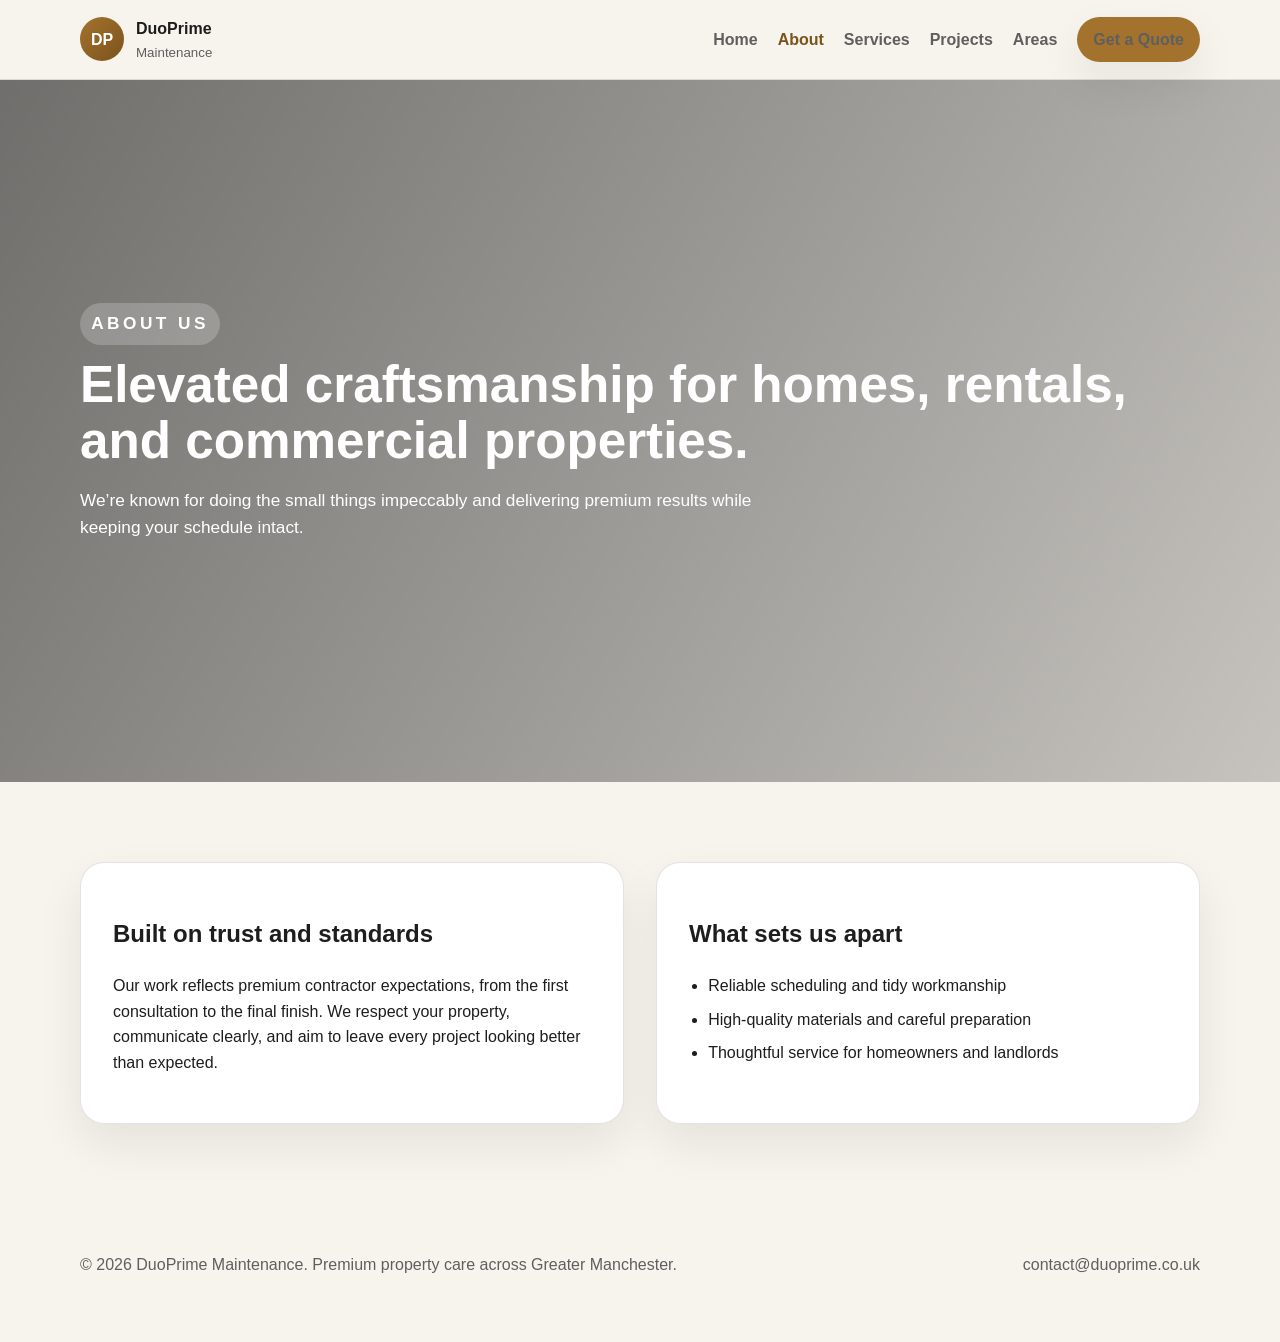
==== about.html @ 41288155 "all files uploaded" ====
<!DOCTYPE html>
<html lang="en">
  <head>
    <meta charset="UTF-8" />
    <meta name="viewport" content="width=device-width, initial-scale=1.0" />
    <title>About DuoPrime | Premium Maintenance Contractor</title>
    <meta name="description" content="Discover DuoPrime Maintenance, a premium property maintenance and decorating contractor serving Greater Manchester." />
    <link rel="stylesheet" href="assets/css/style.css" />
    <link rel="stylesheet" href="assets/css/responsive.css" />
    <link rel="stylesheet" href="assets/css/animations.css" />
  </head>
  <body>
    <header class="site-header">
      <div class="container nav-wrap">
        <a class="brand" href="index.html">
          <span class="brand-mark">DP</span>
          <span>
            <strong>DuoPrime</strong>
            <small>Maintenance</small>
          </span>
        </a>
        <button class="nav-toggle" aria-label="Toggle navigation" aria-expanded="false">
          <span></span><span></span><span></span>
        </button>
        <nav class="site-nav">
          <a href="index.html">Home</a>
          <a href="about.html" class="active">About</a>
          <a href="services.html">Services</a>
          <a href="projects.html">Projects</a>
          <a href="areas.html">Areas</a>
          <a href="contact.html" class="btn btn-small">Get a Quote</a>
        </nav>
      </div>
    </header>

    <main>
      <section class="page-hero">
        <div class="container">
          <p class="eyebrow">About us</p>
          <h1>Elevated craftsmanship for homes, rentals, and commercial properties.</h1>
          <p>We’re known for doing the small things impeccably and delivering premium results while keeping your schedule intact.</p>
        </div>
      </section>

      <section class="section">
        <div class="container grid-2">
          <div class="card reveal">
            <h2>Built on trust and standards</h2>
            <p>Our work reflects premium contractor expectations, from the first consultation to the final finish. We respect your property, communicate clearly, and aim to leave every project looking better than expected.</p>
          </div>
          <div class="card reveal">
            <h2>What sets us apart</h2>
            <ul class="check-list">
              <li>Reliable scheduling and tidy workmanship</li>
              <li>High-quality materials and careful preparation</li>
              <li>Thoughtful service for homeowners and landlords</li>
            </ul>
          </div>
        </div>
      </section>
    </main>

    <footer class="site-footer">
      <div class="container footer-wrap">
        <p>© 2026 DuoPrime Maintenance. Premium property care across Greater Manchester.</p>
        <a href="contact.html">contact@duoprime.co.uk</a>
      </div>
    </footer>

    <script src="assets/js/app.js"></script>
  </body>
</html>
---- assets/css/style.css ----
:root {
  --bg: #f7f4ee;
  --surface: #ffffff;
  --surface-2: #f0e9de;
  --text: #1d1d1d;
  --muted: #5f5f5f;
  --primary: #a3722d;
  --primary-dark: #7c531d;
  --border: rgba(29, 29, 29, 0.12);
  --shadow: 0 20px 45px rgba(23, 23, 23, 0.08);
}

* { box-sizing: border-box; }
body {
  margin: 0;
  font-family: 'Inter', sans-serif;
  color: var(--text);
  background: var(--bg);
  line-height: 1.6;
}
a { color: inherit; text-decoration: none; }
img { width: 100%; display: block; }
button, input, textarea { font: inherit; }
.container { width: min(1120px, calc(100% - 2rem)); margin: 0 auto; }
.site-header {
  position: sticky; top: 0; z-index: 1000;
  background: rgba(247, 244, 238, 0.95); backdrop-filter: blur(10px);
  border-bottom: 1px solid var(--border);
}
.nav-wrap { display: flex; align-items: center; justify-content: space-between; padding: 1rem 0; gap: 1rem; }
.brand { display: inline-flex; align-items: center; gap: 0.75rem; font-weight: 700; }
.brand-mark {
  display: grid; place-items: center; width: 44px; height: 44px; border-radius: 50%;
  background: linear-gradient(135deg, var(--primary), var(--primary-dark)); color: white; font-weight: 800;
}
.brand small { display: block; color: var(--muted); font-weight: 500; }
.site-nav { display: flex; align-items: center; gap: 1.25rem; }
.site-nav a { color: var(--muted); font-weight: 600; }
.site-nav a.active, .site-nav a:hover { color: var(--primary-dark); }
.nav-toggle { display: none; background: none; border: 0; padding: 0.25rem; }
.nav-toggle span { display: block; width: 24px; height: 2px; background: var(--text); margin: 4px 0; }
.btn {
  display: inline-flex; align-items: center; justify-content: center; padding: 0.9rem 1.2rem; border-radius: 999px; background: var(--primary); color: white; font-weight: 700; box-shadow: var(--shadow); border: none; cursor: pointer; transition: transform 0.2s ease, background 0.2s ease;
}
.btn:hover { transform: translateY(-2px); background: var(--primary-dark); }
.btn-small { padding: 0.6rem 1rem; }
.btn-secondary { background: transparent; color: var(--primary-dark); box-shadow: none; border: 1px solid var(--primary-dark); }
.hero-slider, .page-hero {
  min-height: 78vh; display: grid; align-items: center; background: linear-gradient(120deg, rgba(0,0,0,0.55), rgba(0,0,0,0.2)), url('https://images.unsplash.com/photo-1505693416388-ac5ce068fe85?auto=format&fit=crop&w=1400&q=80') center/cover;
  color: white;
}
.hero-slide { display: none; padding: 5rem 0; }
.hero-slide.active { display: block; }
.hero-content h1, .page-hero h1 { font-size: clamp(2rem, 4vw, 3.4rem); line-height: 1.1; margin: 0 0 1rem; }
.hero-content p, .page-hero p { font-size: 1.08rem; max-width: 700px; }
.eyebrow {
  display: inline-block; margin: 0 0 0.75rem; padding: 0.45rem 0.7rem; border-radius: 999px; background: rgba(255,255,255,0.2); text-transform: uppercase; letter-spacing: 0.2em; font-size: 0.75rem; font-weight: 700;
}
.hero-actions { display: flex; gap: 1rem; flex-wrap: wrap; margin-top: 1.5rem; }
.hero-controls, .testimonial-controls { display: flex; justify-content: center; gap: 0.7rem; padding-bottom: 2rem; }
.slider-dot {
  width: 12px; height: 12px; border-radius: 999px; border: 0; background: rgba(255,255,255,0.5); cursor: pointer;
}
.slider-dot.active { background: white; }
.section { padding: 5rem 0; }
.intro-grid, .counters-section, .testimonial-section, .cta-section { background: var(--surface); }
.grid-2 { display: grid; grid-template-columns: repeat(2, minmax(0, 1fr)); gap: 2rem; }
.card, .counter-card, .project-card, .gallery-item, .cta-card {
  background: var(--surface); border: 1px solid var(--border); border-radius: 24px; box-shadow: var(--shadow); overflow: hidden;
}
.card { padding: 2rem; }
.accent-card { background: linear-gradient(135deg, var(--primary), var(--primary-dark)); color: white; }
.check-list { padding-left: 1.2rem; }
.check-list li { margin-bottom: 0.5rem; }
.counters-grid { display: grid; grid-template-columns: repeat(4, minmax(0, 1fr)); gap: 1.25rem; }
.counter-card { padding: 2rem 1rem; text-align: center; }
.counter-card h3 { font-size: 2rem; margin: 0 0 0.35rem; color: var(--primary-dark); }
.section-heading { text-align: center; margin-bottom: 2rem; }
.card-grid { display: grid; grid-template-columns: repeat(2, minmax(0, 1fr)); gap: 1.5rem; }
.project-card img, .gallery-item img { height: 240px; object-fit: cover; }
.project-card-content, .gallery-item-content { padding: 1.2rem 1.2rem 1.4rem; }
.testimonial-slider { position: relative; min-height: 140px; }
.testimonial-slide { display: none; text-align: center; max-width: 780px; margin: 0 auto; }
.testimonial-slide.active { display: block; }
.testimonial-slide p { font-size: 1.25rem; color: var(--muted); }
.cta-card { padding: 3rem; text-align: center; }
.filter-row { display: flex; gap: 0.75rem; flex-wrap: wrap; margin-bottom: 1.5rem; }
.filter-btn { border: 1px solid var(--border); background: var(--surface); padding: 0.6rem 1rem; border-radius: 999px; cursor: pointer; }
.filter-btn.active { background: var(--primary); color: white; border-color: var(--primary); }
.gallery-grid { display: grid; grid-template-columns: repeat(2, minmax(0, 1fr)); gap: 1.5rem; }
.lightbox { position: fixed; inset: 0; background: rgba(0,0,0,0.85); display: none; align-items: center; justify-content: center; padding: 2rem; z-index: 2000; }
.lightbox.active { display: flex; }
.lightbox img { max-width: min(900px, 100%); max-height: 80vh; object-fit: contain; border-radius: 20px; }
.lightbox-close { position: absolute; top: 1.5rem; right: 1.5rem; background: transparent; border: 0; color: white; font-size: 2rem; cursor: pointer; }
.form-group { display: flex; flex-direction: column; gap: 0.4rem; margin-bottom: 1rem; }
.form-group input, .form-group textarea { border: 1px solid var(--border); border-radius: 12px; padding: 0.8rem 0.95rem; background: #fff; }
.site-footer { padding: 2rem 0 3rem; color: var(--muted); }
.footer-wrap { display: flex; justify-content: space-between; gap: 1rem; align-items: center; flex-wrap: wrap; }
.reveal { opacity: 0; transform: translateY(20px); transition: all 0.6s ease; }
.reveal.visible { opacity: 1; transform: translateY(0); }
---- assets/css/responsive.css ----
.site-nav.open { display: flex; flex-direction: column; position: absolute; top: 100%; right: 1rem; background: var(--surface); padding: 1rem; border: 1px solid var(--border); border-radius: 16px; box-shadow: var(--shadow); }

@media (max-width: 860px) {
  .nav-toggle { display: block; }
  .site-nav { display: none; }
  .grid-2, .card-grid, .gallery-grid, .counters-grid { grid-template-columns: 1fr; }
  .hero-slider, .page-hero { min-height: 70vh; }
}

@media (max-width: 640px) {
  .hero-content h1, .page-hero h1 { font-size: 2rem; }
  .hero-actions { flex-direction: column; align-items: flex-start; }
  .section { padding: 4rem 0; }
  .cta-card { padding: 2rem; }
}
---- assets/css/animations.css ----
.hero-slide, .testimonial-slide {
  animation: fadeIn 0.6s ease;
}

@keyframes fadeIn {
  from { opacity: 0; transform: translateY(10px); }
  to { opacity: 1; transform: translateY(0); }
}
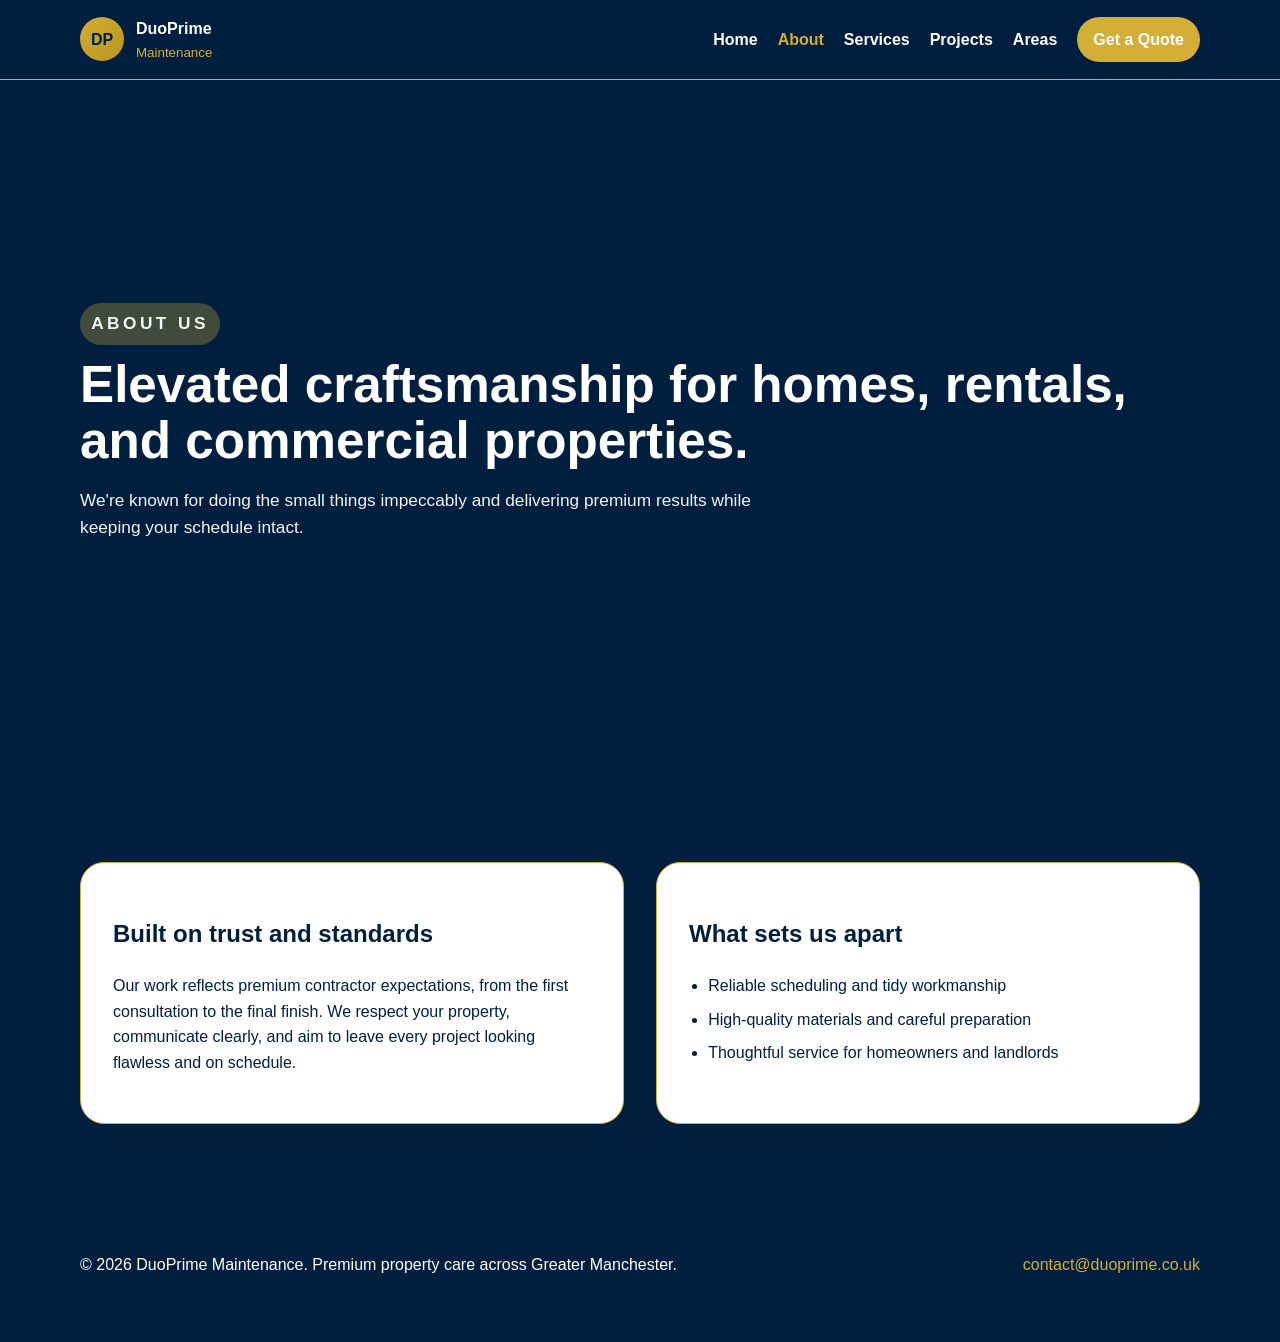
==== commit 36f20b19: "Fix HTML errors and optimize all files for proper rendering" ====
--- a/about.html
+++ b/about.html
@@ -38,7 +38,7 @@
         <div class="container">
           <p class="eyebrow">About us</p>
           <h1>Elevated craftsmanship for homes, rentals, and commercial properties.</h1>
-          <p>We’re known for doing the small things impeccably and delivering premium results while keeping your schedule intact.</p>
+          <p>We're known for doing the small things impeccably and delivering premium results while keeping your schedule intact.</p>
         </div>
       </section>
 
@@ -46,7 +46,7 @@
         <div class="container grid-2">
           <div class="card reveal">
             <h2>Built on trust and standards</h2>
-            <p>Our work reflects premium contractor expectations, from the first consultation to the final finish. We respect your property, communicate clearly, and aim to leave every project looking better than expected.</p>
+            <p>Our work reflects premium contractor expectations, from the first consultation to the final finish. We respect your property, communicate clearly, and aim to leave every project looking flawless and on schedule.</p>
           </div>
           <div class="card reveal">
             <h2>What sets us apart</h2>
@@ -69,4 +69,4 @@
 
     <script src="assets/js/app.js"></script>
   </body>
-</html>
+</html>
--- a/assets/css/style.css
+++ b/assets/css/style.css
@@ -1,11 +1,11 @@
 :root {
-  --bg: #f7f4ee;
+  --bg: #001F3F;
   --surface: #ffffff;
   --surface-2: #f0e9de;
-  --text: #1d1d1d;
+  --text: #001F3F;
   --muted: #5f5f5f;
-  --primary: #a3722d;
-  --primary-dark: #7c531d;
+  --primary: #D4AF37;
+  --primary-dark: #B8941E;
   --border: rgba(29, 29, 29, 0.12);
   --shadow: 0 20px 45px rgba(23, 23, 23, 0.08);
 }
@@ -24,58 +24,59 @@
 .container { width: min(1120px, calc(100% - 2rem)); margin: 0 auto; }
 .site-header {
   position: sticky; top: 0; z-index: 1000;
-  background: rgba(247, 244, 238, 0.95); backdrop-filter: blur(10px);
-  border-bottom: 1px solid var(--border);
+  background: rgba(0, 31, 63, 0.95); backdrop-filter: blur(10px);
+  border-bottom: 1px solid var(--primary);
 }
 .nav-wrap { display: flex; align-items: center; justify-content: space-between; padding: 1rem 0; gap: 1rem; }
-.brand { display: inline-flex; align-items: center; gap: 0.75rem; font-weight: 700; }
+.brand { display: inline-flex; align-items: center; gap: 0.75rem; font-weight: 700; color: white; }
 .brand-mark {
   display: grid; place-items: center; width: 44px; height: 44px; border-radius: 50%;
-  background: linear-gradient(135deg, var(--primary), var(--primary-dark)); color: white; font-weight: 800;
+  background: linear-gradient(135deg, var(--primary), var(--primary-dark)); color: var(--bg); font-weight: 800;
 }
-.brand small { display: block; color: var(--muted); font-weight: 500; }
+.brand small { display: block; color: var(--primary); font-weight: 500; }
 .site-nav { display: flex; align-items: center; gap: 1.25rem; }
-.site-nav a { color: var(--muted); font-weight: 600; }
-.site-nav a.active, .site-nav a:hover { color: var(--primary-dark); }
+.site-nav a { color: white; font-weight: 600; }
+.site-nav a.active, .site-nav a:hover { color: var(--primary); }
 .nav-toggle { display: none; background: none; border: 0; padding: 0.25rem; }
-.nav-toggle span { display: block; width: 24px; height: 2px; background: var(--text); margin: 4px 0; }
+.nav-toggle span { display: block; width: 24px; height: 2px; background: white; margin: 4px 0; }
 .btn {
-  display: inline-flex; align-items: center; justify-content: center; padding: 0.9rem 1.2rem; border-radius: 999px; background: var(--primary); color: white; font-weight: 700; box-shadow: var(--shadow); border: none; cursor: pointer; transition: transform 0.2s ease, background 0.2s ease;
+  display: inline-flex; align-items: center; justify-content: center; padding: 0.9rem 1.2rem; border-radius: 999px; background: var(--primary); color: var(--bg); font-weight: 700; box-shadow: var(--shadow); border: 0; cursor: pointer; transition: all 0.3s ease;
 }
 .btn:hover { transform: translateY(-2px); background: var(--primary-dark); }
 .btn-small { padding: 0.6rem 1rem; }
-.btn-secondary { background: transparent; color: var(--primary-dark); box-shadow: none; border: 1px solid var(--primary-dark); }
+.btn-secondary { background: transparent; color: var(--primary); box-shadow: none; border: 1px solid var(--primary); }
 .hero-slider, .page-hero {
-  min-height: 78vh; display: grid; align-items: center; background: linear-gradient(120deg, rgba(0,0,0,0.55), rgba(0,0,0,0.2)), url('https://images.unsplash.com/photo-1505693416388-ac5ce068fe85?auto=format&fit=crop&w=1400&q=80') center/cover;
+  min-height: 78vh; display: grid; align-items: center; background: linear-gradient(120deg, rgba(0, 31, 63, 0.85), rgba(0, 31, 63, 0.7)), url('https://images.unsplash.com/photo-1505693416388-ac5ce068fe85?auto=format&fit=crop&w=1200&q=80');
+  background-size: cover; background-position: center;
   color: white;
 }
 .hero-slide { display: none; padding: 5rem 0; }
 .hero-slide.active { display: block; }
-.hero-content h1, .page-hero h1 { font-size: clamp(2rem, 4vw, 3.4rem); line-height: 1.1; margin: 0 0 1rem; }
-.hero-content p, .page-hero p { font-size: 1.08rem; max-width: 700px; }
+.hero-content h1, .page-hero h1 { font-size: clamp(2rem, 4vw, 3.4rem); line-height: 1.1; margin: 0 0 1rem; color: white; }
+.hero-content p, .page-hero p { font-size: 1.08rem; max-width: 700px; color: rgba(255, 255, 255, 0.95); }
 .eyebrow {
-  display: inline-block; margin: 0 0 0.75rem; padding: 0.45rem 0.7rem; border-radius: 999px; background: rgba(255,255,255,0.2); text-transform: uppercase; letter-spacing: 0.2em; font-size: 0.75rem; font-weight: 700;
+  display: inline-block; margin: 0 0 0.75rem; padding: 0.45rem 0.7rem; border-radius: 999px; background: rgba(212, 175, 55, 0.3); text-transform: uppercase; letter-spacing: 0.2em; font-size: 0.75rem; color: var(--primary); font-weight: 700;
 }
 .hero-actions { display: flex; gap: 1rem; flex-wrap: wrap; margin-top: 1.5rem; }
 .hero-controls, .testimonial-controls { display: flex; justify-content: center; gap: 0.7rem; padding-bottom: 2rem; }
 .slider-dot {
-  width: 12px; height: 12px; border-radius: 999px; border: 0; background: rgba(255,255,255,0.5); cursor: pointer;
+  width: 12px; height: 12px; border-radius: 999px; border: 0; background: rgba(255, 255, 255, 0.5); cursor: pointer;
 }
-.slider-dot.active { background: white; }
+.slider-dot.active { background: var(--primary); }
 .section { padding: 5rem 0; }
-.intro-grid, .counters-section, .testimonial-section, .cta-section { background: var(--surface); }
+.intro-grid, .counters-section, .testimonial-section, .cta-section { background: white; }
 .grid-2 { display: grid; grid-template-columns: repeat(2, minmax(0, 1fr)); gap: 2rem; }
 .card, .counter-card, .project-card, .gallery-item, .cta-card {
-  background: var(--surface); border: 1px solid var(--border); border-radius: 24px; box-shadow: var(--shadow); overflow: hidden;
+  background: var(--surface); border: 1px solid var(--primary); border-radius: 24px; box-shadow: var(--shadow); overflow: hidden;
 }
 .card { padding: 2rem; }
-.accent-card { background: linear-gradient(135deg, var(--primary), var(--primary-dark)); color: white; }
+.accent-card { background: linear-gradient(135deg, var(--primary), var(--primary-dark)); color: var(--bg); }
 .check-list { padding-left: 1.2rem; }
 .check-list li { margin-bottom: 0.5rem; }
 .counters-grid { display: grid; grid-template-columns: repeat(4, minmax(0, 1fr)); gap: 1.25rem; }
 .counter-card { padding: 2rem 1rem; text-align: center; }
-.counter-card h3 { font-size: 2rem; margin: 0 0 0.35rem; color: var(--primary-dark); }
-.section-heading { text-align: center; margin-bottom: 2rem; }
+.counter-card h3 { font-size: 2rem; margin: 0 0 0.35rem; color: var(--primary); }
+.section-heading { text-align: center; margin-bottom: 2rem; color: var(--text); }
 .card-grid { display: grid; grid-template-columns: repeat(2, minmax(0, 1fr)); gap: 1.5rem; }
 .project-card img, .gallery-item img { height: 240px; object-fit: cover; }
 .project-card-content, .gallery-item-content { padding: 1.2rem 1.2rem 1.4rem; }
@@ -83,18 +84,19 @@
 .testimonial-slide { display: none; text-align: center; max-width: 780px; margin: 0 auto; }
 .testimonial-slide.active { display: block; }
 .testimonial-slide p { font-size: 1.25rem; color: var(--muted); }
-.cta-card { padding: 3rem; text-align: center; }
+.cta-card { padding: 3rem; text-align: center; background: linear-gradient(135deg, var(--bg), rgba(0, 31, 63, 0.9)); color: white; border-color: var(--primary); }
 .filter-row { display: flex; gap: 0.75rem; flex-wrap: wrap; margin-bottom: 1.5rem; }
-.filter-btn { border: 1px solid var(--border); background: var(--surface); padding: 0.6rem 1rem; border-radius: 999px; cursor: pointer; }
-.filter-btn.active { background: var(--primary); color: white; border-color: var(--primary); }
+.filter-btn { border: 1px solid var(--border); background: var(--surface); padding: 0.6rem 1rem; border-radius: 999px; cursor: pointer; color: var(--text); }
+.filter-btn.active { background: var(--primary); color: var(--bg); border-color: var(--primary); }
 .gallery-grid { display: grid; grid-template-columns: repeat(2, minmax(0, 1fr)); gap: 1.5rem; }
-.lightbox { position: fixed; inset: 0; background: rgba(0,0,0,0.85); display: none; align-items: center; justify-content: center; padding: 2rem; z-index: 2000; }
+.lightbox { position: fixed; inset: 0; background: rgba(0, 31, 63, 0.95); display: none; align-items: center; justify-content: center; padding: 2rem; z-index: 2000; }
 .lightbox.active { display: flex; }
 .lightbox img { max-width: min(900px, 100%); max-height: 80vh; object-fit: contain; border-radius: 20px; }
-.lightbox-close { position: absolute; top: 1.5rem; right: 1.5rem; background: transparent; border: 0; color: white; font-size: 2rem; cursor: pointer; }
+.lightbox-close { position: absolute; top: 1.5rem; right: 1.5rem; background: transparent; border: 0; color: var(--primary); font-size: 2rem; cursor: pointer; }
 .form-group { display: flex; flex-direction: column; gap: 0.4rem; margin-bottom: 1rem; }
 .form-group input, .form-group textarea { border: 1px solid var(--border); border-radius: 12px; padding: 0.8rem 0.95rem; background: #fff; }
-.site-footer { padding: 2rem 0 3rem; color: var(--muted); }
+.site-footer { padding: 2rem 0 3rem; background: var(--bg); color: white; }
 .footer-wrap { display: flex; justify-content: space-between; gap: 1rem; align-items: center; flex-wrap: wrap; }
+.footer-wrap a { color: var(--primary); }
 .reveal { opacity: 0; transform: translateY(20px); transition: all 0.6s ease; }
 .reveal.visible { opacity: 1; transform: translateY(0); }
